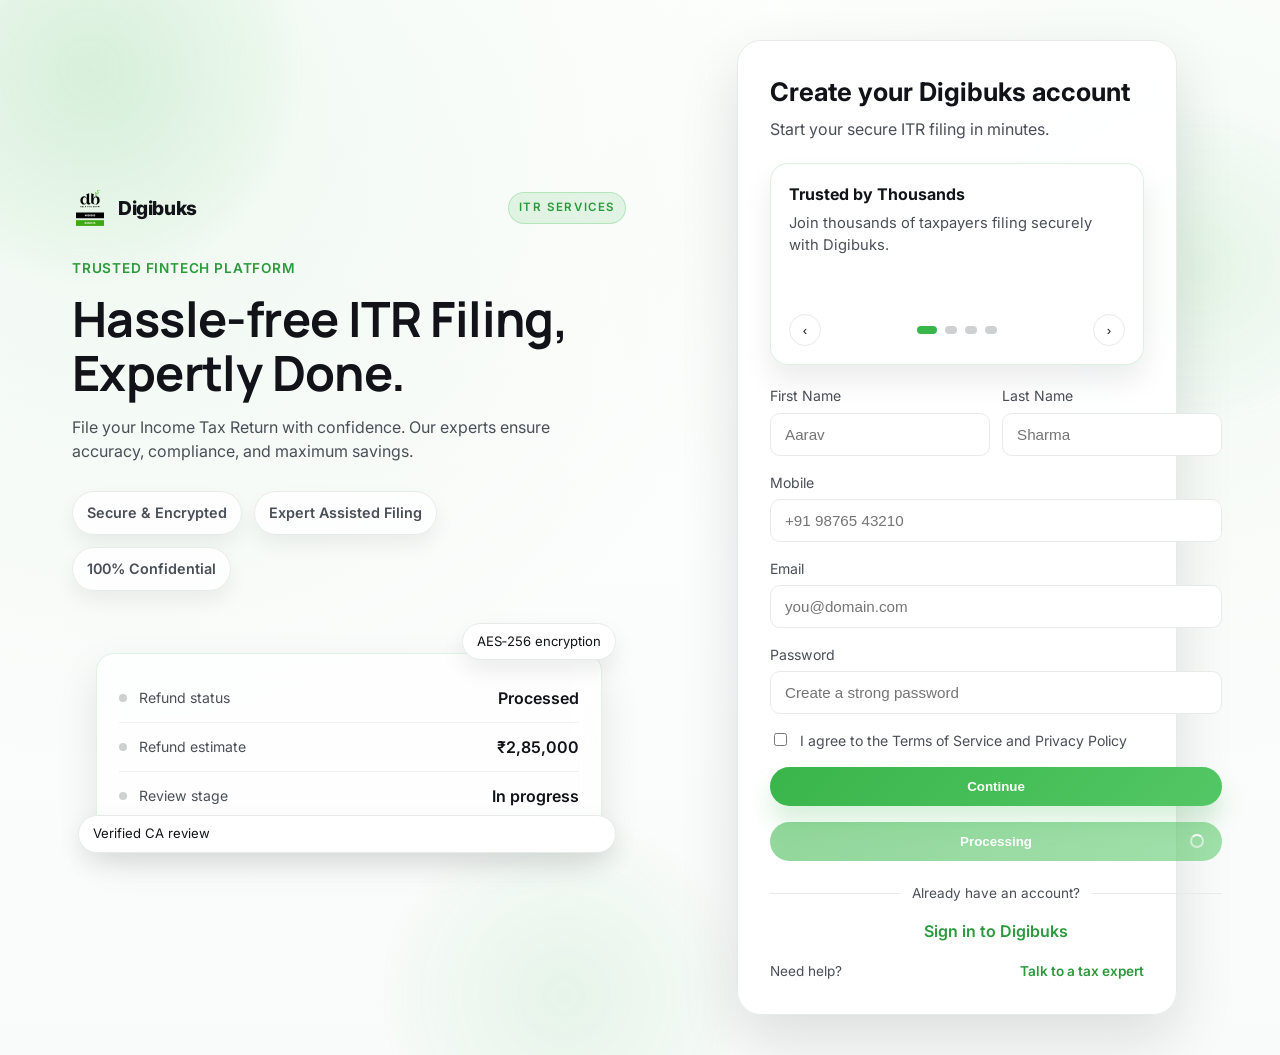
==== index.html @ 73b86e93 "Add premium fintech authentication UI with slider and logo integration" ====
<!DOCTYPE html>
<html lang="en">
<head>
  <meta charset="UTF-8" />
  <meta name="viewport" content="width=device-width, initial-scale=1" />
  <title>Digibuks — Secure Authentication</title>
  <!-- Fonts: Inter + Manrope -->
  <link rel="preconnect" href="https://fonts.googleapis.com" />
  <link rel="preconnect" href="https://fonts.gstatic.com" crossorigin />
  <link href="https://fonts.googleapis.com/css2?family=Inter:wght@400;500;600;700;800&family=Manrope:wght@400;500;600;700&display=swap" rel="stylesheet" />
  <link rel="stylesheet" href="style.css" />
</head>
<body>
  <!-- Page wrapper -->
  <div class="page">
    <!-- Background shapes -->
    <div class="bg-blobs" aria-hidden="true">
      <span class="blob blob-1"></span>
      <span class="blob blob-2"></span>
      <span class="blob blob-3"></span>
    </div>

    <!-- Split layout -->
    <main class="split">
      <!-- Left: Brand/Trust panel -->
      <section class="panel panel-left" aria-labelledby="welcome-title">
        <div class="brand">
          <div class="brand-lockup">
            <img class="brand-logo" src="assets/digibuks-logo.svg" alt="Digibuks logo" />
            <div class="brand-name">Digibuks</div>
          </div>
          <span class="brand-badge">ITR SERVICES</span>
        </div>

        <div class="hero">
          <p class="eyebrow">Trusted fintech platform</p>
          <h1 id="welcome-title">Hassle-free ITR Filing, Expertly Done.</h1>
          <p class="subtext">
            File your Income Tax Return with confidence. Our experts ensure accuracy, compliance,
            and maximum savings.
          </p>
        </div>

        <div class="trust-list" aria-label="Trust indicators">
          <div class="trust-pill">Secure &amp; Encrypted</div>
          <div class="trust-pill">Expert Assisted Filing</div>
          <div class="trust-pill">100% Confidential</div>
        </div>

        <!-- Illustration block -->
        <div class="illustration" aria-hidden="true">
          <div class="glass-card">
            <div class="glass-row">
              <span class="dot dot-green"></span>
              <span class="label">Refund status</span>
              <span class="value">Processed</span>
            </div>
            <div class="glass-row">
              <span class="dot dot-green"></span>
              <span class="label">Refund estimate</span>
              <span class="value">₹2,85,000</span>
            </div>
            <div class="glass-row">
              <span class="dot dot-dark"></span>
              <span class="label">Review stage</span>
              <span class="value">In progress</span>
            </div>
          </div>
          <div class="float-chip">AES‑256 encryption</div>
          <div class="float-chip secondary">Verified CA review</div>
        </div>
      </section>

      <!-- Right: Authentication card -->
      <section class="panel panel-right" aria-labelledby="auth-title">
        <div class="auth-card">
          <div class="auth-header">
            <h2 id="auth-title">Create your Digibuks account</h2>
            <p>Start your secure ITR filing in minutes.</p>
          </div>

          <div class="info-slider" aria-label="Digibuks highlights">
            <div class="slides" data-slider>
              <article class="slide is-active" data-slide>
                <div class="slide-title">Trusted by Thousands</div>
                <p>Join thousands of taxpayers filing securely with Digibuks.</p>
              </article>
              <article class="slide" data-slide>
                <div class="slide-title">Expert Assisted Filing</div>
                <p>CA‑backed filing support for salary, business and capital gains.</p>
              </article>
              <article class="slide" data-slide>
                <div class="slide-title">Fast &amp; Secure</div>
                <p>Your data is encrypted and protected with enterprise‑grade security.</p>
              </article>
              <article class="slide" data-slide>
                <div class="slide-title">Maximum Tax Savings</div>
                <p>Smart tax computations to help maximize deductions and refunds.</p>
              </article>
            </div>
            <div class="slider-controls">
              <button class="slider-btn" type="button" aria-label="Previous" data-prev>‹</button>
              <div class="slider-dots" role="tablist" aria-label="Slide navigation">
                <button class="dot is-active" type="button" role="tab" aria-selected="true" data-dot="0"></button>
                <button class="dot" type="button" role="tab" aria-selected="false" data-dot="1"></button>
                <button class="dot" type="button" role="tab" aria-selected="false" data-dot="2"></button>
                <button class="dot" type="button" role="tab" aria-selected="false" data-dot="3"></button>
              </div>
              <button class="slider-btn" type="button" aria-label="Next" data-next>›</button>
            </div>
          </div>

          <form class="auth-form" action="#" method="post">
            <div class="field-row">
              <div class="field">
                <label for="first-name">First Name</label>
                <input id="first-name" name="first-name" type="text" autocomplete="given-name" placeholder="Aarav" required />
              </div>
              <div class="field">
                <label for="last-name">Last Name</label>
                <input id="last-name" name="last-name" type="text" autocomplete="family-name" placeholder="Sharma" required />
              </div>
            </div>

            <div class="field">
              <label for="mobile">Mobile</label>
              <input id="mobile" name="mobile" type="tel" autocomplete="tel" placeholder="+91 98765 43210" required />
            </div>

            <div class="field">
              <label for="email">Email</label>
              <input id="email" name="email" type="email" autocomplete="email" placeholder="you@domain.com" required />
            </div>

            <div class="field">
              <label for="password">Password</label>
              <input id="password" name="password" type="password" autocomplete="new-password" placeholder="Create a strong password" required />
            </div>

            <label class="checkbox">
              <input type="checkbox" name="terms" required />
              <span>I agree to the Terms of Service and Privacy Policy</span>
            </label>

            <button class="btn-primary" type="submit">Continue</button>
            <button class="btn-primary is-loading" type="button" disabled aria-busy="true">Processing</button>

            <div class="divider">
              <span>Already have an account?</span>
            </div>
            <a class="text-link" href="#">Sign in to Digibuks</a>
          </form>

          <div class="auth-footer">
            <span>Need help?</span>
            <a href="#">Talk to a tax expert</a>
          </div>
        </div>
      </section>
    </main>
  </div>
</body>
<script src="script.js"></script>
</html>
---- style.css ----
/* =========================================
   Digibuks Authentication UI — Premium Fintech
   ========================================= */

:root {
  --green: #39b54a;
  --green-dark: #2b9a3c;
  --ink: #111318;
  --ink-muted: #4a4f57;
  --bg: #ffffff;
  --bg-soft: #f6f8f7;
  --border: #e6ebe8;
  --shadow: 0 24px 60px rgba(17, 19, 24, 0.12);
  --radius-xl: 24px;
  --radius-lg: 18px;
  --radius-md: 14px;
  --radius-sm: 10px;
  --font-primary: "Inter", system-ui, -apple-system, Segoe UI, Roboto, sans-serif;
  --font-secondary: "Manrope", "Inter", system-ui, -apple-system, Segoe UI, Roboto, sans-serif;
}

*,
*::before,
*::after {
  box-sizing: border-box;
}

html,
body {
  height: 100%;
}

body {
  margin: 0;
  font-family: var(--font-primary);
  color: var(--ink);
  background: var(--bg);
  line-height: 1.5;
  -webkit-font-smoothing: antialiased;
}

a {
  color: inherit;
  text-decoration: none;
}

.page {
  min-height: 100vh;
  position: relative;
  overflow: hidden;
  background: radial-gradient(circle at 10% 10%, rgba(57, 181, 74, 0.08), transparent 45%),
              radial-gradient(circle at 90% 20%, rgba(57, 181, 74, 0.05), transparent 40%),
              linear-gradient(180deg, #ffffff 0%, #f9fbfa 100%);
}

/* Background blobs */
.bg-blobs {
  position: absolute;
  inset: 0;
  pointer-events: none;
  z-index: 0;
}

.blob {
  position: absolute;
  border-radius: 50%;
  filter: blur(10px);
  opacity: 0.4;
  animation: float 16s ease-in-out infinite;
}

.blob-1 {
  width: 420px;
  height: 420px;
  top: -140px;
  left: -120px;
  background: radial-gradient(circle, rgba(57, 181, 74, 0.35) 0%, rgba(57, 181, 74, 0.08) 65%, transparent 70%);
}

.blob-2 {
  width: 360px;
  height: 360px;
  bottom: -120px;
  left: 30%;
  background: radial-gradient(circle, rgba(57, 181, 74, 0.25) 0%, rgba(57, 181, 74, 0.05) 65%, transparent 70%);
  animation-delay: 2s;
}

.blob-3 {
  width: 320px;
  height: 320px;
  top: 10%;
  right: -80px;
  background: radial-gradient(circle, rgba(57, 181, 74, 0.22) 0%, rgba(57, 181, 74, 0.05) 60%, transparent 70%);
  animation-delay: 4s;
}

@keyframes float {
  0%,
  100% {
    transform: translateY(0px);
  }
  50% {
    transform: translateY(18px);
  }
}

/* Split layout */
.split {
  position: relative;
  z-index: 1;
  min-height: 100vh;
  display: grid;
  grid-template-columns: 1.1fr 0.9fr;
  gap: 48px;
  padding: 40px 64px;
}

.panel {
  display: flex;
  flex-direction: column;
  justify-content: center;
}

.panel-left {
  padding: 28px 24px 28px 8px;
}

.panel-right {
  align-items: center;
}

/* Brand block */
.brand {
  display: flex;
  align-items: center;
  justify-content: space-between;
  gap: 16px;
  margin-bottom: 32px;
}

.brand-lockup {
  display: inline-flex;
  align-items: center;
  gap: 10px;
}

.brand-logo {
  width: 36px;
  height: 36px;
  max-width: 36px;
  max-height: 36px;
  object-fit: contain;
  display: block;
}

.brand-name {
  font-weight: 800;
  letter-spacing: -0.4px;
  font-size: 1.2rem;
}

.brand-badge {
  font-size: 0.72rem;
  letter-spacing: 0.14em;
  font-weight: 600;
  padding: 6px 10px;
  border-radius: 999px;
  color: var(--green-dark);
  background: rgba(57, 181, 74, 0.12);
  border: 1px solid rgba(57, 181, 74, 0.25);
}

.hero .eyebrow {
  font-weight: 600;
  color: var(--green-dark);
  font-size: 0.85rem;
  letter-spacing: 0.06em;
  text-transform: uppercase;
  margin: 0 0 14px;
}

.hero h1 {
  font-family: var(--font-secondary);
  font-size: clamp(2.2rem, 3.8vw, 3.4rem);
  line-height: 1.1;
  margin: 0 0 16px;
  letter-spacing: -0.6px;
}

.subtext {
  color: var(--ink-muted);
  font-size: 1rem;
  max-width: 480px;
  margin: 0 0 28px;
}

/* Trust grid */
.trust-list {
  display: flex;
  flex-wrap: wrap;
  gap: 12px;
  max-width: 520px;
}

.trust-pill {
  padding: 10px 14px;
  border-radius: 999px;
  background: rgba(255, 255, 255, 0.75);
  border: 1px solid var(--border);
  color: var(--ink-muted);
  font-size: 0.9rem;
  font-weight: 600;
  box-shadow: 0 10px 20px rgba(17, 19, 24, 0.06);
  backdrop-filter: blur(8px);
}

/* Illustration section */
.illustration {
  position: relative;
  margin-top: 38px;
  padding: 24px;
  min-height: 220px;
}

.glass-card {
  background: rgba(255, 255, 255, 0.7);
  border: 1px solid rgba(57, 181, 74, 0.15);
  border-radius: var(--radius-lg);
  padding: 20px 22px;
  backdrop-filter: blur(12px);
  box-shadow: 0 18px 40px rgba(17, 19, 24, 0.1);
}

.glass-row {
  display: grid;
  grid-template-columns: auto 1fr auto;
  align-items: center;
  gap: 12px;
  padding: 12px 0;
  border-bottom: 1px solid rgba(17, 19, 24, 0.06);
}

.glass-row:last-child {
  border-bottom: none;
}

.dot {
  width: 10px;
  height: 10px;
  border-radius: 50%;
  background: var(--green);
}

.dot-dark {
  background: #1f2620;
}

.label {
  color: var(--ink-muted);
  font-size: 0.88rem;
}

.value {
  font-weight: 600;
}

.float-chip {
  position: absolute;
  top: -6px;
  right: 10px;
  padding: 8px 14px;
  background: #ffffff;
  border: 1px solid var(--border);
  border-radius: 999px;
  font-size: 0.82rem;
  box-shadow: 0 10px 24px rgba(17, 19, 24, 0.08);
}

.float-chip.secondary {
  top: auto;
  bottom: 12px;
  left: 6px;
}

/* Authentication card */
.auth-card {
  width: min(440px, 100%);
  background: rgba(255, 255, 255, 0.9);
  border: 1px solid var(--border);
  border-radius: var(--radius-xl);
  padding: 32px;
  box-shadow: var(--shadow);
  backdrop-filter: blur(10px);
}

.auth-header h2 {
  font-size: 1.6rem;
  margin: 0 0 6px;
}

.auth-header p {
  margin: 0 0 22px;
  color: var(--ink-muted);
}

.auth-form {
  display: grid;
  gap: 16px;
}

/* Slider */
.info-slider {
  background: rgba(255, 255, 255, 0.7);
  border: 1px solid rgba(57, 181, 74, 0.18);
  border-radius: var(--radius-lg);
  padding: 18px;
  margin-bottom: 20px;
  box-shadow: 0 16px 30px rgba(17, 19, 24, 0.08);
  backdrop-filter: blur(12px);
}

.slides {
  position: relative;
  min-height: 120px;
}

.slide {
  position: absolute;
  inset: 0;
  opacity: 0;
  transform: translateY(8px);
  transition: opacity 0.4s ease, transform 0.4s ease;
}

.slide.is-active {
  opacity: 1;
  transform: translateY(0);
}

.slide-title {
  font-weight: 700;
  font-size: 1rem;
  margin-bottom: 6px;
}

.slide p {
  margin: 0;
  color: var(--ink-muted);
  font-size: 0.92rem;
}

.slider-controls {
  display: flex;
  align-items: center;
  justify-content: space-between;
  gap: 12px;
  margin-top: 12px;
}

.slider-btn {
  width: 32px;
  height: 32px;
  border-radius: 50%;
  border: 1px solid var(--border);
  background: #fff;
  color: var(--ink);
  cursor: pointer;
  transition: transform 0.2s ease, box-shadow 0.2s ease;
}

.slider-btn:hover {
  transform: translateY(-1px);
  box-shadow: 0 8px 16px rgba(17, 19, 24, 0.08);
}

.slider-dots {
  display: flex;
  gap: 8px;
  align-items: center;
}

.dot {
  width: 8px;
  height: 8px;
  border-radius: 999px;
  border: none;
  background: rgba(17, 19, 24, 0.2);
  cursor: pointer;
  transition: width 0.2s ease, background 0.2s ease;
}

.dot.is-active {
  width: 20px;
  background: var(--green);
}

.field-row {
  display: grid;
  grid-template-columns: 1fr 1fr;
  gap: 12px;
}

.field {
  display: flex;
  flex-direction: column;
  gap: 6px;
}

label {
  font-size: 0.88rem;
  color: var(--ink-muted);
}

input[type="text"],
input[type="email"],
input[type="tel"],
input[type="password"] {
  padding: 12px 14px;
  border-radius: var(--radius-sm);
  border: 1px solid var(--border);
  font-size: 0.95rem;
  transition: border 0.2s ease, box-shadow 0.2s ease;
  background: #fff;
}

input:focus {
  outline: none;
  border-color: rgba(57, 181, 74, 0.8);
  box-shadow: 0 0 0 3px rgba(57, 181, 74, 0.16);
}

input:hover {
  border-color: rgba(57, 181, 74, 0.5);
}

.checkbox {
  display: flex;
  align-items: flex-start;
  gap: 10px;
  font-size: 0.88rem;
  color: var(--ink-muted);
}

.checkbox input {
  margin-top: 3px;
  accent-color: var(--green);
}

.btn-primary {
  width: 100%;
  padding: 12px 18px;
  border-radius: 999px;
  border: none;
  font-weight: 600;
  color: #fff;
  background: linear-gradient(135deg, #39b54a, #53c765);
  cursor: pointer;
  transition: transform 0.2s ease, box-shadow 0.2s ease, opacity 0.2s ease;
  box-shadow: 0 16px 24px rgba(57, 181, 74, 0.2);
}

.btn-primary:hover {
  transform: translateY(-1px);
  box-shadow: 0 18px 28px rgba(57, 181, 74, 0.28);
}

.btn-primary:active {
  transform: translateY(0);
}

.btn-primary[disabled] {
  cursor: not-allowed;
  opacity: 0.55;
  box-shadow: none;
}

.btn-primary.is-loading {
  position: relative;
  color: #ffffff;
}

.btn-primary.is-loading::after {
  content: "";
  position: absolute;
  top: 50%;
  right: 18px;
  width: 14px;
  height: 14px;
  margin-top: -7px;
  border-radius: 50%;
  border: 2px solid rgba(255, 255, 255, 0.6);
  border-top-color: #ffffff;
  animation: spin 0.8s linear infinite;
}

@keyframes spin {
  to {
    transform: rotate(360deg);
  }
}

.divider {
  display: flex;
  align-items: center;
  justify-content: center;
  color: var(--ink-muted);
  font-size: 0.85rem;
  position: relative;
  margin-top: 6px;
}

.divider::before,
.divider::after {
  content: "";
  height: 1px;
  background: var(--border);
  flex: 1;
}

.divider span {
  padding: 0 12px;
  background: #ffffff;
}

.text-link {
  text-align: center;
  color: var(--green-dark);
  font-weight: 600;
}

.text-link:hover {
  text-decoration: underline;
}

.auth-footer {
  margin-top: 18px;
  display: flex;
  justify-content: space-between;
  color: var(--ink-muted);
  font-size: 0.85rem;
}

.auth-footer a {
  color: var(--green-dark);
  font-weight: 600;
}

/* Responsiveness */
@media (max-width: 1024px) {
  .split {
    grid-template-columns: 1fr;
    gap: 24px;
    padding: 32px;
  }

  .panel-left {
    order: 2;
    padding: 0;
  }

  .panel-right {
    order: 1;
  }

  .auth-card {
    width: min(520px, 100%);
  }
}

@media (max-width: 640px) {
  .split {
    padding: 24px 18px 32px;
  }

  .field-row {
    grid-template-columns: 1fr;
  }

  .auth-card {
    padding: 24px;
    border-radius: 20px;
  }

  .brand {
    flex-direction: column;
    align-items: flex-start;
    gap: 10px;
  }

  .auth-footer {
    flex-direction: column;
    gap: 6px;
    align-items: flex-start;
  }
}
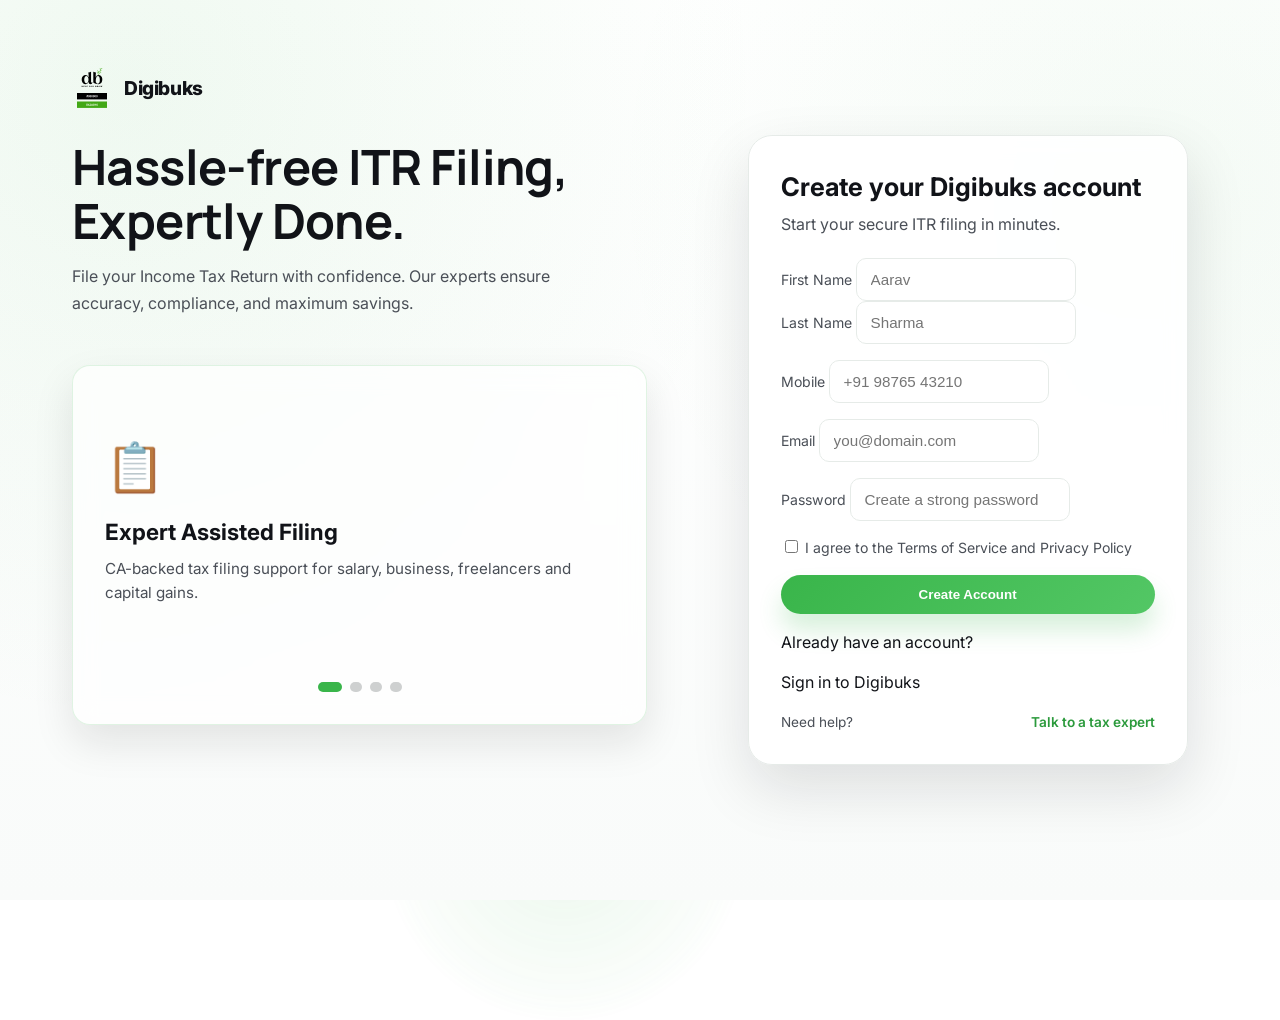
==== commit 69bacae7: "Update: Fix slider functionality with new HTML data attributes (data-index selectors)" ====
--- a/index.html
+++ b/index.html
@@ -3,152 +3,122 @@
 <head>
   <meta charset="UTF-8" />
   <meta name="viewport" content="width=device-width, initial-scale=1" />
-  <title>Digibuks — Secure Authentication</title>
-  <!-- Fonts: Inter + Manrope -->
+  <title>Digibuks — Secure ITR Filing</title>
   <link rel="preconnect" href="https://fonts.googleapis.com" />
   <link rel="preconnect" href="https://fonts.gstatic.com" crossorigin />
   <link href="https://fonts.googleapis.com/css2?family=Inter:wght@400;500;600;700;800&family=Manrope:wght@400;500;600;700&display=swap" rel="stylesheet" />
   <link rel="stylesheet" href="style.css" />
 </head>
 <body>
+  <!-- Background shapes -->
+  <div class="bg-blobs" aria-hidden="true">
+    <span class="blob blob-1"></span>
+    <span class="blob blob-2"></span>
+    <span class="blob blob-3"></span>
+  </div>
+
   <!-- Page wrapper -->
   <div class="page">
-    <!-- Background shapes -->
-    <div class="bg-blobs" aria-hidden="true">
-      <span class="blob blob-1"></span>
-      <span class="blob blob-2"></span>
-      <span class="blob blob-3"></span>
-    </div>
-
     <!-- Split layout -->
-    <main class="split">
-      <!-- Left: Brand/Trust panel -->
-      <section class="panel panel-left" aria-labelledby="welcome-title">
-        <div class="brand">
-          <div class="brand-lockup">
-            <img class="brand-logo" src="assets/digibuks-logo.svg" alt="Digibuks logo" />
-            <div class="brand-name">Digibuks</div>
-          </div>
-          <span class="brand-badge">ITR SERVICES</span>
+    <main class="auth-layout">
+      <!-- Left: Branding + Feature Slider -->
+      <section class="auth-left" aria-label="Digibuks branding and features">
+        <!-- Logo and branding -->
+        <div class="branding-header">
+          <img class="logo" src="assets/digibuks-logo.svg" alt="Digibuks" />
+          <span class="brand-name">Digibuks</span>
         </div>
 
-        <div class="hero">
-          <p class="eyebrow">Trusted fintech platform</p>
-          <h1 id="welcome-title">Hassle-free ITR Filing, Expertly Done.</h1>
-          <p class="subtext">
-            File your Income Tax Return with confidence. Our experts ensure accuracy, compliance,
-            and maximum savings.
+        <!-- Hero text -->
+        <div class="hero-section">
+          <h1 class="hero-title">Hassle-free ITR Filing, Expertly Done.</h1>
+          <p class="hero-subtitle">
+            File your Income Tax Return with confidence. Our experts ensure accuracy, compliance, and maximum savings.
           </p>
         </div>
 
-        <div class="trust-list" aria-label="Trust indicators">
-          <div class="trust-pill">Secure &amp; Encrypted</div>
-          <div class="trust-pill">Expert Assisted Filing</div>
-          <div class="trust-pill">100% Confidential</div>
-        </div>
+        <!-- Feature Slider -->
+        <div class="feature-slider" aria-label="Digibuks features">
+          <div class="slider-container" data-slider>
+            <article class="feature-card is-active" data-slide>
+              <div class="feature-icon">📋</div>
+              <h3 class="feature-title">Expert Assisted Filing</h3>
+              <p class="feature-description">CA-backed tax filing support for salary, business, freelancers and capital gains.</p>
+            </article>
+            <article class="feature-card" data-slide>
+              <div class="feature-icon">📈</div>
+              <h3 class="feature-title">Maximize Your Tax Savings</h3>
+              <p class="feature-description">Smart tax computation and deduction optimization tailored to your profile.</p>
+            </article>
+            <article class="feature-card" data-slide>
+              <div class="feature-icon">🔒</div>
+              <h3 class="feature-title">Bank-Grade Security</h3>
+              <p class="feature-description">Your financial data remains encrypted, protected and completely confidential.</p>
+            </article>
+            <article class="feature-card" data-slide>
+              <div class="feature-icon">⚡</div>
+              <h3 class="feature-title">Quick & Hassle-Free</h3>
+              <p class="feature-description">Upload documents and get your ITR processed with minimal effort.</p>
+            </article>
+          </div>
 
-        <!-- Illustration block -->
-        <div class="illustration" aria-hidden="true">
-          <div class="glass-card">
-            <div class="glass-row">
-              <span class="dot dot-green"></span>
-              <span class="label">Refund status</span>
-              <span class="value">Processed</span>
-            </div>
-            <div class="glass-row">
-              <span class="dot dot-green"></span>
-              <span class="label">Refund estimate</span>
-              <span class="value">₹2,85,000</span>
-            </div>
-            <div class="glass-row">
-              <span class="dot dot-dark"></span>
-              <span class="label">Review stage</span>
-              <span class="value">In progress</span>
-            </div>
+          <!-- Slider controls -->
+          <div class="slider-nav">
+            <button class="nav-dot is-active" type="button" role="tab" aria-selected="true" data-index="0" aria-label="Slide 1: Expert Assisted Filing"></button>
+            <button class="nav-dot" type="button" role="tab" aria-selected="false" data-index="1" aria-label="Slide 2: Maximize Savings"></button>
+            <button class="nav-dot" type="button" role="tab" aria-selected="false" data-index="2" aria-label="Slide 3: Bank-Grade Security"></button>
+            <button class="nav-dot" type="button" role="tab" aria-selected="false" data-index="3" aria-label="Slide 4: Quick & Hassle-Free"></button>
           </div>
-          <div class="float-chip">AES‑256 encryption</div>
-          <div class="float-chip secondary">Verified CA review</div>
         </div>
       </section>
 
-      <!-- Right: Authentication card -->
-      <section class="panel panel-right" aria-labelledby="auth-title">
+      <!-- Right: Authentication Form -->
+      <section class="auth-right" aria-labelledby="auth-heading">
         <div class="auth-card">
           <div class="auth-header">
-            <h2 id="auth-title">Create your Digibuks account</h2>
+            <h2 id="auth-heading">Create your Digibuks account</h2>
             <p>Start your secure ITR filing in minutes.</p>
           </div>
 
-          <div class="info-slider" aria-label="Digibuks highlights">
-            <div class="slides" data-slider>
-              <article class="slide is-active" data-slide>
-                <div class="slide-title">Trusted by Thousands</div>
-                <p>Join thousands of taxpayers filing securely with Digibuks.</p>
-              </article>
-              <article class="slide" data-slide>
-                <div class="slide-title">Expert Assisted Filing</div>
-                <p>CA‑backed filing support for salary, business and capital gains.</p>
-              </article>
-              <article class="slide" data-slide>
-                <div class="slide-title">Fast &amp; Secure</div>
-                <p>Your data is encrypted and protected with enterprise‑grade security.</p>
-              </article>
-              <article class="slide" data-slide>
-                <div class="slide-title">Maximum Tax Savings</div>
-                <p>Smart tax computations to help maximize deductions and refunds.</p>
-              </article>
-            </div>
-            <div class="slider-controls">
-              <button class="slider-btn" type="button" aria-label="Previous" data-prev>‹</button>
-              <div class="slider-dots" role="tablist" aria-label="Slide navigation">
-                <button class="dot is-active" type="button" role="tab" aria-selected="true" data-dot="0"></button>
-                <button class="dot" type="button" role="tab" aria-selected="false" data-dot="1"></button>
-                <button class="dot" type="button" role="tab" aria-selected="false" data-dot="2"></button>
-                <button class="dot" type="button" role="tab" aria-selected="false" data-dot="3"></button>
+          <form class="auth-form" action="#" method="post">
+            <div class="form-row">
+              <div class="form-field">
+                <label for="first-name">First Name</label>
+                <input id="first-name" type="text" name="first-name" autocomplete="given-name" placeholder="Aarav" required />
               </div>
-              <button class="slider-btn" type="button" aria-label="Next" data-next>›</button>
-            </div>
-          </div>
-
-          <form class="auth-form" action="#" method="post">
-            <div class="field-row">
-              <div class="field">
-                <label for="first-name">First Name</label>
-                <input id="first-name" name="first-name" type="text" autocomplete="given-name" placeholder="Aarav" required />
-              </div>
-              <div class="field">
+              <div class="form-field">
                 <label for="last-name">Last Name</label>
-                <input id="last-name" name="last-name" type="text" autocomplete="family-name" placeholder="Sharma" required />
+                <input id="last-name" type="text" name="last-name" autocomplete="family-name" placeholder="Sharma" required />
               </div>
             </div>
 
-            <div class="field">
+            <div class="form-field">
               <label for="mobile">Mobile</label>
-              <input id="mobile" name="mobile" type="tel" autocomplete="tel" placeholder="+91 98765 43210" required />
+              <input id="mobile" type="tel" name="mobile" autocomplete="tel" placeholder="+91 98765 43210" required />
             </div>
 
-            <div class="field">
+            <div class="form-field">
               <label for="email">Email</label>
-              <input id="email" name="email" type="email" autocomplete="email" placeholder="you@domain.com" required />
+              <input id="email" type="email" name="email" autocomplete="email" placeholder="you@domain.com" required />
             </div>
 
-            <div class="field">
+            <div class="form-field">
               <label for="password">Password</label>
-              <input id="password" name="password" type="password" autocomplete="new-password" placeholder="Create a strong password" required />
+              <input id="password" type="password" name="password" autocomplete="new-password" placeholder="Create a strong password" required />
             </div>
 
-            <label class="checkbox">
+            <label class="checkbox-label">
               <input type="checkbox" name="terms" required />
               <span>I agree to the Terms of Service and Privacy Policy</span>
             </label>
 
-            <button class="btn-primary" type="submit">Continue</button>
-            <button class="btn-primary is-loading" type="button" disabled aria-busy="true">Processing</button>
+            <button class="btn-primary" type="submit">Create Account</button>
 
-            <div class="divider">
+            <div class="form-divider">
               <span>Already have an account?</span>
             </div>
-            <a class="text-link" href="#">Sign in to Digibuks</a>
+
+            <a class="link-signin" href="#">Sign in to Digibuks</a>
           </form>
 
           <div class="auth-footer">
@@ -159,6 +129,7 @@
       </section>
     </main>
   </div>
+
+  <script src="script.js"></script>
 </body>
-<script src="script.js"></script>
 </html>
--- a/style.css
+++ b/style.css
@@ -106,7 +106,7 @@
 }
 
 /* Split layout */
-.split {
+.auth-layout {
   position: relative;
   z-index: 1;
   min-height: 100vh;
@@ -116,18 +116,142 @@
   padding: 40px 64px;
 }
 
-.panel {
+.auth-left {
+  display: flex;
+  flex-direction: column;
+  justify-content: flex-start;
+  padding: 28px 24px 28px 8px;
+}
+
+.auth-right {
+  display: flex;
+  align-items: center;
+  justify-content: center;
+}
+
+/* Branding Header */
+.branding-header {
+  display: inline-flex;
+  align-items: center;
+  gap: 12px;
+  margin-bottom: 32px;
+}
+
+.logo {
+  width: 40px;
+  height: 40px;
+  max-width: 40px;
+  max-height: 40px;
+  object-fit: contain;
+  display: block;
+}
+
+.brand-name {
+  font-weight: 800;
+  letter-spacing: -0.4px;
+  font-size: 1.2rem;
+  color: var(--ink);
+}
+
+/* Hero Section */
+.hero-section {
+  margin-bottom: 48px;
+}
+
+.hero-title {
+  font-family: var(--font-secondary);
+  font-size: clamp(2.2rem, 3.8vw, 3.4rem);
+  line-height: 1.1;
+  margin: 0 0 16px;
+  letter-spacing: -0.6px;
+  color: var(--ink);
+}
+
+.hero-subtitle {
+  color: var(--ink-muted);
+  font-size: 1rem;
+  max-width: 480px;
+  margin: 0;
+  line-height: 1.7;
+}
+
+/* Feature Slider */
+.feature-slider {
+  background: rgba(255, 255, 255, 0.7);
+  border: 1px solid rgba(57, 181, 74, 0.15);
+  border-radius: var(--radius-lg);
+  padding: 32px;
+  backdrop-filter: blur(12px);
+  box-shadow: 0 18px 40px rgba(17, 19, 24, 0.1);
+  min-height: 360px;
+  display: flex;
+  flex-direction: column;
+  justify-content: space-between;
+}
+
+.slider-container {
+  position: relative;
+  min-height: 240px;
+  display: flex;
+  align-items: center;
+}
+
+.feature-card {
+  position: absolute;
+  inset: 0;
+  opacity: 0;
+  transform: translateY(12px);
+  transition: opacity 0.5s ease, transform 0.5s ease;
   display: flex;
   flex-direction: column;
   justify-content: center;
 }
 
-.panel-left {
-  padding: 28px 24px 28px 8px;
-}
-
-.panel-right {
-  align-items: center;
+.feature-card.is-active {
+  opacity: 1;
+  transform: translateY(0);
+  position: relative;
+}
+
+.feature-icon {
+  font-size: 3rem;
+  margin-bottom: 12px;
+}
+
+.feature-title {
+  font-weight: 700;
+  font-size: 1.4rem;
+  margin: 0 0 8px;
+  color: var(--ink);
+}
+
+.feature-description {
+  margin: 0;
+  color: var(--ink-muted);
+  font-size: 0.95rem;
+  line-height: 1.6;
+}
+
+.slider-nav {
+  display: flex;
+  gap: 8px;
+  justify-content: center;
+  margin-top: 24px;
+}
+
+.nav-dot {
+  width: 10px;
+  height: 10px;
+  border-radius: 999px;
+  border: none;
+  background: rgba(17, 19, 24, 0.2);
+  cursor: pointer;
+  transition: width 0.3s ease, background 0.3s ease;
+}
+
+.nav-dot.is-active {
+  width: 24px;
+  background: var(--green);
 }
 
 /* Brand block */
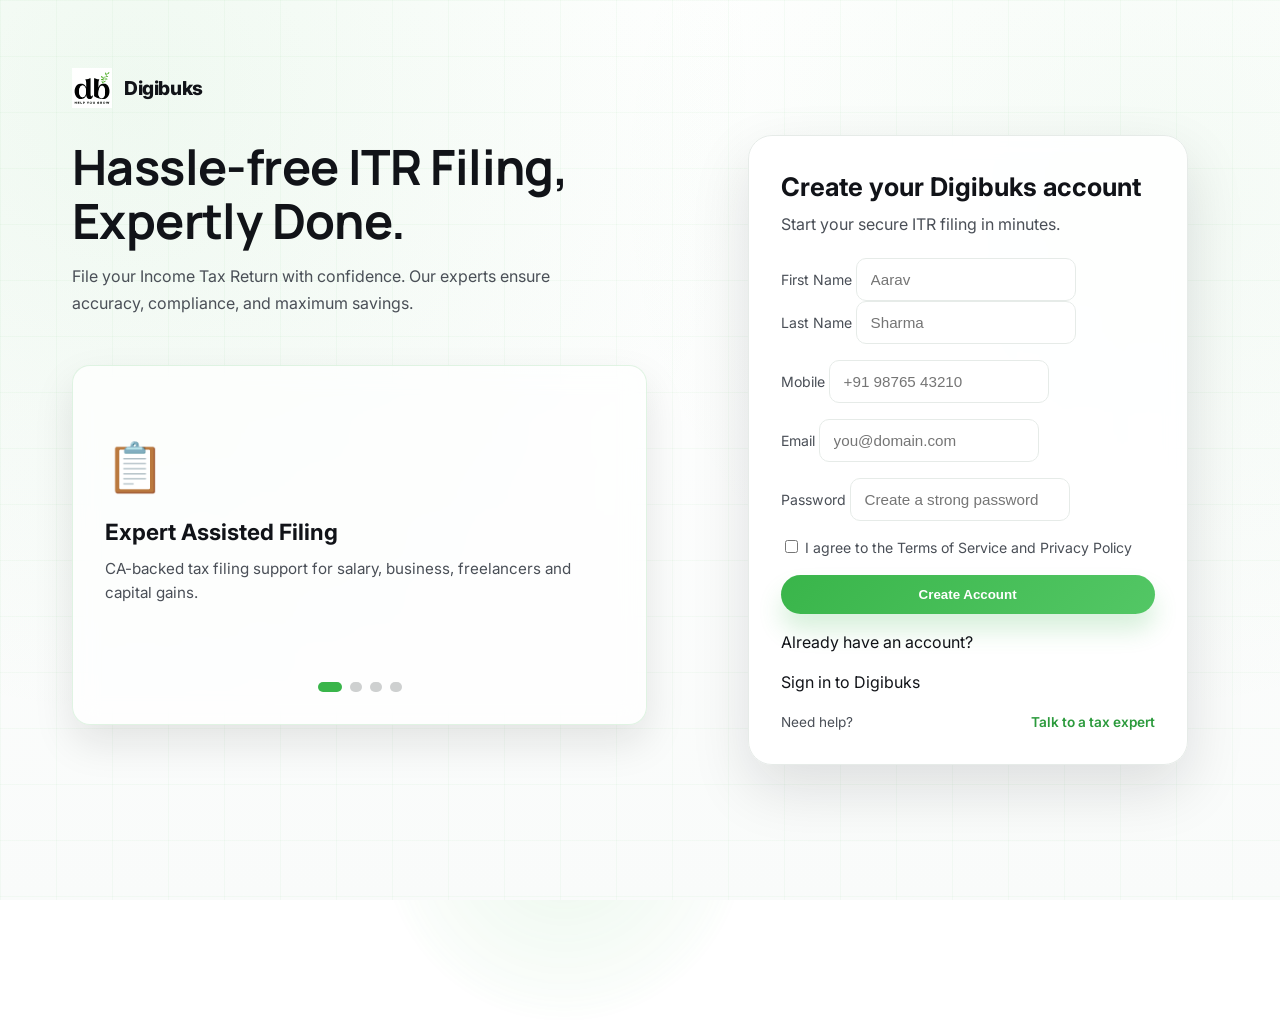
==== commit 39fe7151: "Swap logo asset" ====
--- a/index.html
+++ b/index.html
@@ -25,7 +25,7 @@
       <section class="auth-left" aria-label="Digibuks branding and features">
         <!-- Logo and branding -->
         <div class="branding-header">
-          <img class="logo" src="assets/digibuks-logo.svg" alt="Digibuks" />
+          <img class="logo" src="assets/file.svg" alt="Digibuks" />
           <span class="brand-name">Digibuks</span>
         </div>
 
--- a/style.css
+++ b/style.css
@@ -48,9 +48,14 @@
   min-height: 100vh;
   position: relative;
   overflow: hidden;
-  background: radial-gradient(circle at 10% 10%, rgba(57, 181, 74, 0.08), transparent 45%),
-              radial-gradient(circle at 90% 20%, rgba(57, 181, 74, 0.05), transparent 40%),
-              linear-gradient(180deg, #ffffff 0%, #f9fbfa 100%);
+  background-image:
+    linear-gradient(rgba(57, 181, 74, 0.04) 1px, transparent 1px),
+    linear-gradient(90deg, rgba(57, 181, 74, 0.04) 1px, transparent 1px),
+    radial-gradient(circle at 10% 10%, rgba(57, 181, 74, 0.08), transparent 45%),
+    radial-gradient(circle at 90% 20%, rgba(57, 181, 74, 0.05), transparent 40%),
+    linear-gradient(180deg, #ffffff 0%, #f9fbfa 100%);
+  background-size: 56px 56px, 56px 56px, auto, auto, auto;
+  background-repeat: repeat, repeat, no-repeat, no-repeat, no-repeat;
 }
 
 /* Background blobs */
